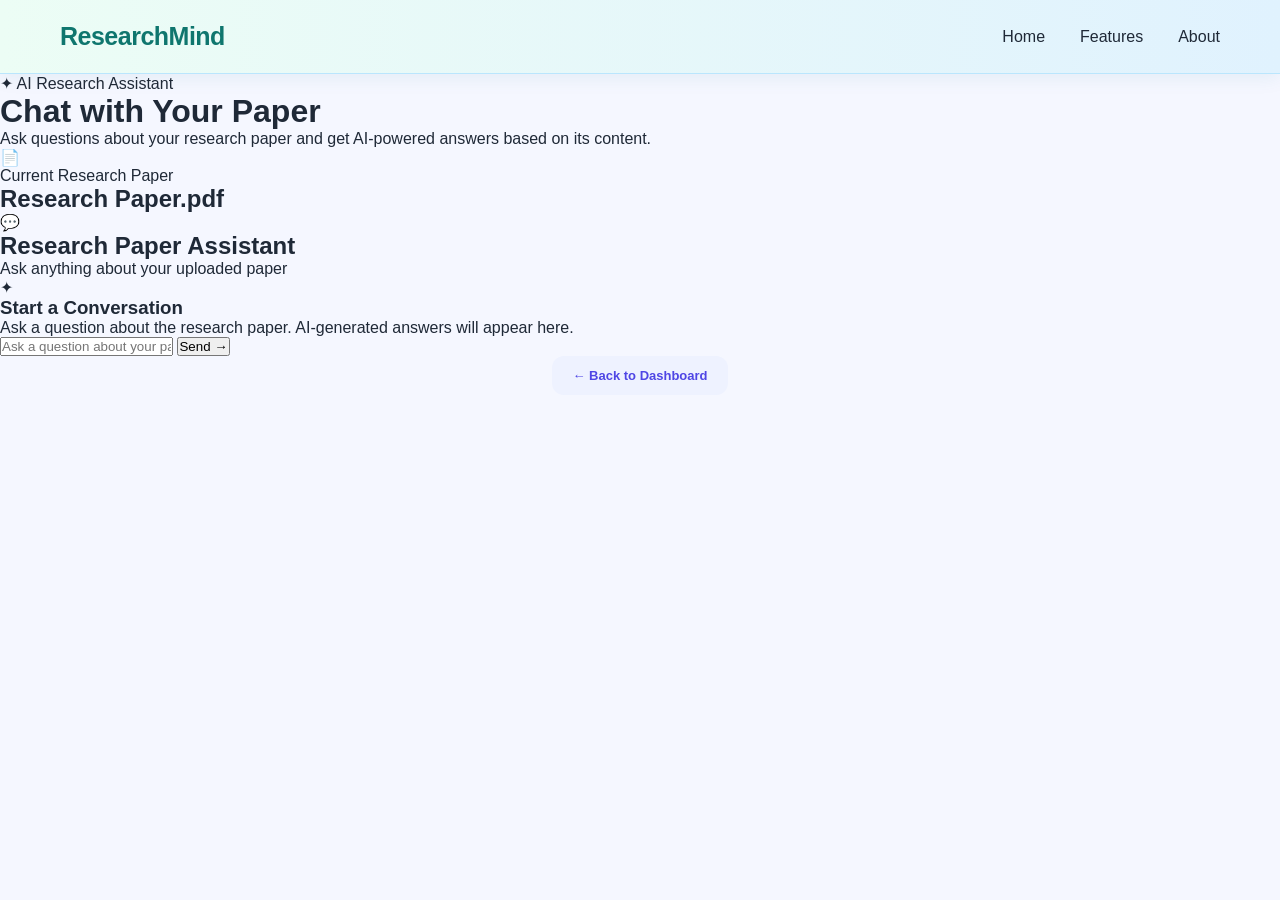
==== frontend/chat.html @ 9ce4d3e5 "Added research dashboard and feature pages" ====
<!DOCTYPE html>
<html lang="en">
<head>
    <meta charset="UTF-8">
    <meta name="viewport" content="width=device-width, initial-scale=1.0">
    <title>Chat with Paper - ResearchMind</title>
    <link rel="stylesheet" href="css/style.css">
</head>

<body>

    <nav class="navbar">
        <div class="logo">ResearchMind</div>

        <div class="nav-links">
            <a href="index.html">Home</a>
            <a href="index.html#features">Features</a>
            <a href="index.html#about">About</a>
        </div>
    </nav>

    <main class="chat-section">

        <div class="chat-header">
            <span class="hero-badge">✦ AI Research Assistant</span>

            <h1>Chat with Your Paper</h1>

            <p>
                Ask questions about your research paper
                and get AI-powered answers based on its content.
            </p>
        </div>

        <div class="chat-paper">

            <div class="chat-file-icon">📄</div>

            <div>
                <span>Current Research Paper</span>
                <h2 id="chat-paper-name">Research Paper.pdf</h2>
            </div>

        </div>

        <div class="chat-box">

            <div class="chat-box-header">

                <div class="chat-icon">💬</div>

                <div>
                    <h2>Research Paper Assistant</h2>
                    <p>Ask anything about your uploaded paper</p>
                </div>

            </div>

            <div class="chat-messages">

                <div class="chat-welcome">
                    <div class="chat-welcome-icon">✦</div>

                    <h3>Start a Conversation</h3>

                    <p>
                        Ask a question about the research paper.
                        AI-generated answers will appear here.
                    </p>
                </div>

            </div>

            <div class="chat-input-area">

                <input
                    type="text"
                    id="chat-input"
                    placeholder="Ask a question about your paper..."
                >

                <button id="send-chat">
                    Send →
                </button>

            </div>

        </div>

        <button class="back-dashboard"
            onclick="window.location.href='dashboard.html'">
            ← Back to Dashboard
        </button>

    </main>

    <script>
        const paperName = localStorage.getItem("researchPaperName");

        if (paperName) {
            document.getElementById("chat-paper-name").textContent = paperName;
        }
    </script>

</body>
</html>
---- frontend/css/style.css ----
* {
    margin: 0;
    padding: 0;
    box-sizing: border-box;
}

body {
    font-family: Arial, sans-serif;
    background: #f5f7ff;
    color: #1f2937;
}

.hero {
    min-height: 85vh;
    display: grid;
    grid-template-columns: 1fr 1fr;
    align-items: center;
    gap: 70px;
    padding: 70px 80px;

    background:
        radial-gradient(circle at 10% 20%, #dbeafe 0%, transparent 25%),
        radial-gradient(circle at 90% 20%, #ede9fe 0%, transparent 25%),
        radial-gradient(circle at 50% 100%, #cffafe 0%, transparent 30%),
        #ffffff;

    position: relative;
    overflow: hidden;
}
.hero::before {
    content: "";
    position: absolute;
    width: 500px;
    height: 500px;
    border: 1px solid rgba(99, 102, 241, 0.12);
    border-radius: 50%;
    top: -180px;
    right: -120px;
}

.hero::after {
    content: "";
    position: absolute;
    width: 350px;
    height: 350px;
    border: 1px solid rgba(14, 165, 233, 0.12);
    border-radius: 50%;
    bottom: -180px;
    left: -100px;
}
.hero h1 {
    font-size: 64px;
    margin-bottom: 18px;
    color: #312e81;
    font-weight: 700;
}

.hero h2 {
    font-size: 30px;
    max-width: 850px;
    margin-bottom: 20px;
    color: #172554;
    line-height: 1.3;
}

.hero p {
    max-width: 650px;
    font-size: 18px;
    line-height: 1.7;
    margin-bottom: 32px;
    color: #64748b;
}

.hero button {
    padding: 15px 32px;
    font-size: 16px;
    font-weight: 600;
    color: white;
    background: linear-gradient(135deg, #4f46e5, #7c3aed);
    border: none;
    border-radius: 10px;
    cursor: pointer;
    box-shadow: 0 8px 20px rgba(79, 70, 229, 0.25);
    transition: 0.3s ease;
}

.hero button:hover {
    transform: translateY(-3px);
    box-shadow: 0 12px 25px rgba(79, 70, 229, 0.35);
}
.navbar {
    width: 100%;
    padding: 20px 50px;
    display: flex;
    justify-content: space-between;
    align-items: center;
    background: white;
}

.logo {
    font-size: 24px;
    font-weight: bold;
}

.nav-links {
    display: flex;
    gap: 30px;
}

.nav-links a {
    text-decoration: none;
    color: #1f2937;
    font-size: 16px;
}
/* Features Section */

.features {
    padding: 90px 60px;
    text-align: center;
    background: linear-gradient(180deg, #f5f7ff, #eef2ff);
}

.features h2 {
    font-size: 38px;
    margin-bottom: 12px;
    color: #172554;
}

.features-subtitle {
    font-size: 17px;
    color: #64748b;
    margin-bottom: 50px;
}

.feature-container {
    max-width: 1100px;
    margin: auto;
    display: grid;
    grid-template-columns: repeat(3, 1fr);
    gap: 25px;
}.feature-container {
    max-width: 1100px;
    margin: auto;
    display: grid;
    grid-template-columns: repeat(6, 1fr);
    gap: 25px;
}

.feature-card {
    grid-column: span 2;
}
.feature-card:nth-child(4) {
    grid-column: 2 / span 2;
}

.feature-card:nth-child(5) {
    grid-column: 4 / span 2;
}

.feature-card {
    background: white;
    padding: 30px 25px;
    border-radius: 16px;
    text-align: left;
    box-shadow: 0 8px 25px rgba(30, 41, 59, 0.08);
    border: 1px solid #e2e8f0;
    transition: 0.3s ease;
}

.feature-card:hover {
    transform: translateY(-8px);
    box-shadow: 0 15px 35px rgba(30, 41, 59, 0.15);
}

.feature-card h3 {
    font-size: 19px;
    margin-bottom: 12px;
    color: #312e81;
}

.feature-card p {
    font-size: 15px;
    line-height: 1.6;
    color: #64748b;
}
.hero-content {
    max-width: 600px;
}

.hero-badge {
    margin-bottom: 24px;
}

.hero-content h1 {
    margin-bottom: 18px;
}

.hero-content h2 {
    margin-bottom: 24px;
    line-height: 1.35;
}

.hero-content p {
    margin-bottom: 32px;
    line-height: 1.8;
}

.hero-buttons {
    margin-top: 8px;
}.analysis-box {
    margin-top: 8px;
}.hero-visual {
    margin-top: 25px;
}.hero-buttons button {
    border: none;
    padding: 16px 30px;
    border-radius: 12px;
    font-size: 16px;
    font-weight: 600;
    cursor: pointer;

    background: linear-gradient(135deg, #4f46e5, #7c3aed);
    color: white;

    box-shadow: 0 10px 25px rgba(79, 70, 229, 0.25);

    transition: all 0.25s ease;
}

.hero-buttons button:hover {
    transform: translateY(-2px);
    box-shadow: 0 14px 30px rgba(79, 70, 229, 0.32);
}/* Research Paper Visual */

.paper-card {
    width: 420px;
    padding: 28px;
    background: rgba(255, 255, 255, 0.92);
    border: 1px solid #e0e7ff;
    border-radius: 24px;
    box-shadow:
        0 25px 60px rgba(79, 70, 229, 0.14),
        0 5px 20px rgba(15, 23, 42, 0.06);
    backdrop-filter: blur(10px);
    position: relative;
}

.paper-top {
    display: flex;
    align-items: center;
    gap: 15px;
    margin-bottom: 25px;
}

.pdf-icon {
    width: 52px;
    height: 52px;
    display: flex;
    align-items: center;
    justify-content: center;
    border-radius: 14px;
    background: linear-gradient(135deg, #eef2ff, #ddd6fe);
    color: #4f46e5;
    font-size: 13px;
    font-weight: 800;
}

.paper-top strong {
    display: block;
    color: #172554;
    font-size: 17px;
    margin-bottom: 5px;
}

.paper-top small {
    color: #818cf8;
    font-size: 13px;
}

.paper-lines {
    display: flex;
    flex-direction: column;
    gap: 9px;
    margin-bottom: 25px;
}

.paper-lines span {
    height: 7px;
    border-radius: 10px;
    background: #e8ecf8;
}

.paper-lines span:nth-child(1) {
    width: 90%;
}

.paper-lines span:nth-child(2) {
    width: 75%;
}

.paper-lines span:nth-child(3) {
    width: 85%;
}

.paper-lines span:nth-child(4) {
    width: 55%;
}

/* AI Summary */

.analysis-box {
    padding: 20px;
    border-radius: 17px;
    background: linear-gradient(135deg, #f5f3ff, #eef6ff);
    border: 1px solid #e0e7ff;
}

.analysis-title {
    display: flex;
    align-items: center;
    gap: 8px;
    color: #4338ca;
    font-weight: 700;
    margin-bottom: 10px;
}

.analysis-title span {
    font-size: 18px;
}

.analysis-box p {
    color: #64748b;
    font-size: 14px;
    line-height: 1.6;
}

/* Small feature cards */

.mini-cards {
    display: flex;
    gap: 12px;
    margin-top: 16px;
}

.mini-card {
    flex: 1;
    padding: 13px;
    border-radius: 13px;
    background: #ffffff;
    border: 1px solid #e5e7eb;
    display: flex;
    align-items: center;
    gap: 9px;
    font-size: 12px;
    color: #475569;
}

.mini-card b {
    font-size: 16px;
}

/* Floating AI cards */

.floating-card {
    position: absolute;
    padding: 12px 17px;
    border-radius: 12px;
    background: white;
    box-shadow: 0 12px 30px rgba(30, 41, 59, 0.12);
    border: 1px solid #e5e7eb;
    font-size: 13px;
    font-weight: 600;
}

.summary-card {
    top: 35px;
    right: -45px;
    color: #059669;
}

.insight-card {
    bottom: 30px;
    left: -45px;
    color: #7c3aed;
}
.floating-card {
    display: flex;
    align-items: center;
    gap: 8px;
    padding: 12px 18px;
    border-radius: 14px;
    background: rgba(255, 255, 255, 0.95);
    border: 1px solid #e0e7ff;
    box-shadow: 0 12px 30px rgba(79, 70, 229, 0.12);
    font-size: 13px;
    font-weight: 600;
    backdrop-filter: blur(8px);
}

.summary-card {
    color: #059669;
}

.insight-card {
    color: #7c3aed;
}
.cta-section {
    margin: 0 60px 80px;
    padding: 65px 30px;
    text-align: center;
    border-radius: 28px;
    background: linear-gradient(135deg, #eef2ff, #f5f3ff);
    border: 1px solid #e0e7ff;
}

.cta-section h2 {
    font-size: 32px;
    color: #172554;
    margin-bottom: 15px;
}

.cta-section p {
    max-width: 600px;
    margin: 0 auto 25px;
    color: #64748b;
    line-height: 1.7;
}

.cta-section button {
    border: none;
    padding: 14px 28px;
    border-radius: 12px;
    background: linear-gradient(135deg, #4f46e5, #7c3aed);
    color: white;
    font-size: 15px;
    font-weight: 600;
    cursor: pointer;
}
.footer {
    padding: 45px 30px 25px;
    text-align: center;
    background: #172554;
    color: white;
}

.footer-logo {
    font-size: 24px;
    font-weight: 700;
    margin-bottom: 10px;
}

.footer p {
    color: #cbd5e1;
    font-size: 14px;
    margin-bottom: 22px;
}

.footer span {
    color: #94a3b8;
    font-size: 13px;
}
html {
    scroll-behavior: smooth;
}
.about-section {
    padding: 80px 60px;
    text-align: center;
    background: white;
}

.about-section h2 {
    font-size: 34px;
    color: #172554;
    margin-bottom: 18px;
}

.about-section p {
    max-width: 750px;
    margin: auto;
    color: #64748b;
    font-size: 16px;
    line-height: 1.8;
}
.about-highlight {
    width: fit-content;
    margin: 30px auto 0;
    padding: 14px 22px;
    border-radius: 14px;
    background: #f5f3ff;
    border: 1px solid #e0e7ff;
    color: #4338ca;
    display: flex;
    align-items: center;
    gap: 10px;
    font-size: 15px;
}

.about-highlight span {
    font-size: 18px;
}
.hero-content {
    text-align: left;
}

.hero-buttons {
    justify-content: flex-start;
}.hero-content h1 {
    font-family: "Trebuchet MS", sans-serif;
    font-size: 64px;
    font-weight: 800;
    margin-bottom: 18px;

    background: linear-gradient(135deg, #4f46e5, #7c3aed, #0891b2);
    -webkit-background-clip: text;
    -webkit-text-fill-color: transparent;
}
.paper-card {
    transform: rotate(1deg);
    transition: 0.4s ease;
}

.paper-card:hover {
    transform: rotate(0deg) translateY(-8px);
    box-shadow:
        0 30px 70px rgba(79, 70, 229, 0.18),
        0 8px 25px rgba(15, 23, 42, 0.08);
}.paper-card {
    transform: rotate(1deg);
    transition: 0.4s ease;
}

.paper-card:hover {
    transform: rotate(0deg) translateY(-8px);
    box-shadow:
        0 30px 70px rgba(79, 70, 229, 0.18),
        0 8px 25px rgba(15, 23, 42, 0.08);
}.hero {
    background-image:
        radial-gradient(rgba(79, 70, 229, 0.08) 1px, transparent 1px),
        radial-gradient(circle at 10% 20%, #dbeafe 0%, transparent 25%),
        radial-gradient(circle at 90% 20%, #ede9fe 0%, transparent 25%),
        radial-gradient(circle at 50% 100%, #cffafe 0%, transparent 30%);

    background-size: 28px 28px, auto, auto, auto;
}.navbar {
    padding: 22px 60px;
    border-bottom: 1px solid #eef2ff;
    box-shadow: 0 4px 18px rgba(30, 41, 59, 0.04);
}

.logo {
    font-size: 25px;
    font-weight: 800;
    letter-spacing: -0.5px;
    color: #312e81;
}

.nav-links {
    gap: 35px;
}

.nav-links a {
    position: relative;
    font-weight: 500;
    transition: 0.25s ease;
}

.nav-links a:hover {
    color: #4f46e5;
}
.navbar {
    padding: 22px 60px;
    background: linear-gradient(90deg, #ecfdf5, #e0f2fe);
    border-bottom: 1px solid #bae6fd;
    box-shadow: 0 4px 18px rgba(14, 116, 144, 0.08);
}

.logo {
    color: #0f766e;
}.navbar {
    padding: 22px 60px;
    background: linear-gradient(90deg, #ecfdf5, #e0f2fe);
    border-bottom: 1px solid #bae6fd;
    box-shadow: 0 4px 18px rgba(14, 116, 144, 0.08);
}

.logo {
    color: #0f766e;
}@media (max-width: 900px) {

    .hero {
        grid-template-columns: 1fr;
        gap: 40px;
        padding: 60px 30px;
        text-align: center;
    }

    .hero-content {
        text-align: center;
    }

    .hero-buttons {
        justify-content: center;
    }

    .hero-visual {
        margin-top: 10px;
    }

    .paper-card {
        width: 100%;
        max-width: 420px;
        margin: auto;
    }

    .feature-container {
        grid-template-columns: 1fr 1fr;
    }

    .feature-card:nth-child(4),
    .feature-card:nth-child(5) {
        grid-column: auto;
    }

    .navbar {
        padding: 18px 30px;
    }
}
/* PDF Upload Page */

.upload-section {
    min-height: calc(100vh - 80px);
    display: flex;
    justify-content: center;
    align-items: center;
    padding: 70px 30px;
    background:
        radial-gradient(circle at 15% 20%, #dbeafe 0%, transparent 25%),
        radial-gradient(circle at 85% 20%, #ede9fe 0%, transparent 25%),
        #f8fafc;
}

.upload-content {
    width: 100%;
    max-width: 750px;
    text-align: center;
}

.upload-content h1 {
    font-size: 42px;
    color: #172554;
    margin: 22px 0 15px;
}

.upload-content > p {
    color: #64748b;
    font-size: 17px;
    line-height: 1.7;
    margin-bottom: 35px;
}

.upload-box {
    position: relative;
    padding: 65px 55px 45px;
    background: rgba(255, 255, 255, 0.88);
    border: 1px solid rgba(129, 140, 248, 0.35);
    border-radius: 32px;
    box-shadow:
        0 25px 70px rgba(79, 70, 229, 0.12),
        inset 0 1px 0 rgba(255, 255, 255, 0.9);
    backdrop-filter: blur(18px);
    overflow: hidden;
    transition: all 0.3s ease;
}

.upload-box:hover {
    transform: translateY(-4px);
    box-shadow:
        0 30px 80px rgba(79, 70, 229, 0.17),
        inset 0 1px 0 rgba(255, 255, 255, 1);
}

.upload-box::before {
    content: "";
    position: absolute;
    width: 230px;
    height: 230px;
    border-radius: 50%;
    background: #ede9fe;
    top: -125px;
    right: -85px;
    opacity: 0.65;
}

.upload-box::after {
    content: "";
    position: absolute;
    width: 190px;
    height: 190px;
    border-radius: 50%;
    background: #cffafe;
    bottom: -115px;
    left: -85px;
    opacity: 0.6;
}

.upload-box > * {
    position: relative;
    z-index: 2;
}

.upload-icon {
    width: 88px;
    height: 88px;
    margin: 0 auto 28px;

    display: flex;
    align-items: center;
    justify-content: center;

    background: linear-gradient(135deg, #eef2ff, #ecfeff);
    border: 1px solid #c7d2fe;
    border-radius: 26px;

    font-size: 42px;

    box-shadow: 0 15px 35px rgba(79, 70, 229, 0.14);

    transition: 0.3s ease;
}

.upload-icon:hover {
    transform: translateY(-4px) rotate(-2deg);
}

.upload-box h2 {
    color: #312e81;
    font-size: 24px;
    margin-bottom: 14px;
}

.upload-box p {
    color: #64748b;
    font-size: 15px;
    margin-bottom: 28px;
}

.upload-box > span {
    display: block;
    color: #64748b;
    margin: 22px 0;
    font-size: 16px;
}

.choose-btn {
    display: inline-block;
    padding: 14px 26px;
    border-radius: 12px;
    background: linear-gradient(135deg, #4f46e5, #7c3aed);
    color: white;
    font-weight: 600;
    cursor: pointer;
    box-shadow: 0 10px 25px rgba(79, 70, 229, 0.22);
    transition: 0.25s ease;
    margin-bottom: 28px;
    margin-top: 10px;
}

.choose-btn:hover {
    transform: translateY(-2px);
}

#pdf-file {
    display: none;
}

.upload-box small {
    display: block;
    margin-top: 18px;
    color: #94a3b8;
}.upload-btn {
    display: inline-block;
    padding: 16px 30px;
    border-radius: 12px;
    background: linear-gradient(135deg, #4f46e5, #7c3aed);
    color: white !important;
    text-decoration: none !important;
    font-size: 16px;
    font-weight: 600;
    box-shadow: 0 10px 25px rgba(79, 70, 229, 0.25);
    transition: all 0.25s ease;
}

.upload-btn:hover {
    transform: translateY(-2px);
    box-shadow: 0 14px 30px rgba(79, 70, 229, 0.32);
}
.upload-success {
    margin-top: 20px;
    padding: 12px 18px;
    border-radius: 12px;
    background: #ecfdf5;
    border: 1px solid #a7f3d0;
    color: #047857;
    font-size: 14px;
    font-weight: 600;
}
.upload-success {
    position: fixed;
    top: 50%;
    left: 50%;
    transform: translate(-50%, -50%);

    width: 390px;
    padding: 44px 36px;

    text-align: center;

    background: linear-gradient(
        135deg,
        #fff1f2 0%,
        #fce7f3 45%,
        #ede9fe 100%
    );

    border: 2px solid #f9a8d4;
    border-radius: 30px;

    box-shadow:
        0 30px 80px rgba(236, 72, 153, 0.20),
        0 12px 35px rgba(124, 58, 237, 0.12);

    z-index: 1000;

    animation: popupIn 0.35s ease;
}

.success-icon {
    width: 78px;
    height: 78px;
    margin: 0 auto 22px;

    display: flex;
    align-items: center;
    justify-content: center;

    background: linear-gradient(135deg, #ecfccb, #bbf7d0);
    border: 2px solid #86efac;
    border-radius: 50%;

    color: #16a34a;
    font-size: 38px;
    font-weight: 700;

    box-shadow:
        0 12px 30px rgba(34, 197, 94, 0.18),
        inset 0 2px 5px rgba(255, 255, 255, 0.7);

    animation: successPop 0.45s ease;
}

@keyframes successPop {
    0% {
        transform: scale(0.6);
        opacity: 0;
    }

    70% {
        transform: scale(1.08);
    }

    100% {
        transform: scale(1);
        opacity: 1;
    }
}
.success-file {
    display: flex;
    align-items: center;
    gap: 12px;

    margin: 20px 0 24px;
    padding: 13px 16px;

    background: rgba(255, 255, 255, 0.55);
    border: 1px solid rgba(236, 72, 153, 0.18);
    border-radius: 14px;

    color: #5b21b6;
    font-size: 13px;
    font-weight: 600;
    text-align: left;
}

.success-file-icon {
    width: 38px;
    height: 38px;

    display: flex;
    align-items: center;
    justify-content: center;

    background: #ffffff;
    border-radius: 10px;
    font-size: 20px;
    flex-shrink: 0;
}
.ready-badge {
    display: inline-block;
    padding: 7px 14px;
    margin-bottom: 14px;

    background: rgba(255, 255, 255, 0.65);
    border: 1px solid rgba(236, 72, 153, 0.25);
    border-radius: 999px;

    color: #be185d;
    font-size: 11px;
    font-weight: 700;
    letter-spacing: 1.2px;
}

.upload-success h3 {
    margin: 0 0 12px;
    color: #4c1d95;
    font-size: 26px;
    font-weight: 700;
}

.upload-success p {
    margin: 0 auto 22px;
    max-width: 300px;

    color: #6b4f72;
    font-size: 14px;
    line-height: 1.6;
}

.upload-success h3 {
    color: #172554;
    font-size: 21px;
    margin-bottom: 10px;
}

.upload-success p {
    color: #64748b;
    font-size: 14px;
    margin-bottom: 22px;
}

.success-close {
    width: 100%;
    padding: 14px 20px;

    border: none;
    border-radius: 14px;

    background: linear-gradient(135deg, #ec4899, #8b5cf6);
    color: #ffffff;

    font-size: 14px;
    font-weight: 700;

    cursor: pointer;

    box-shadow: 0 10px 25px rgba(236, 72, 153, 0.22);

    transition: all 0.25s ease;
}

.success-close:hover {
    transform: translateY(-2px);
    box-shadow: 0 14px 30px rgba(139, 92, 246, 0.28);
}
.upload-box {
    position: relative;
    overflow: hidden;
    transition: 0.3s ease;
}

.upload-box::before {
    content: "";
    position: absolute;
    width: 180px;
    height: 180px;
    border-radius: 50%;
    background: #eef2ff;
    top: -80px;
    right: -60px;
    z-index: 0;
}

.upload-box::after {
    content: "";
    position: absolute;
    width: 140px;
    height: 140px;
    border-radius: 50%;
    background: #ecfeff;
    bottom: -70px;
    left: -50px;
    z-index: 0;
}

.upload-box > * {
    position: relative;
    z-index: 1;
}

.upload-icon {
    width: 70px;
    height: 70px;
    margin: 0 auto 18px;
    display: flex;
    align-items: center;
    justify-content: center;
    background: #eef2ff;
    border-radius: 18px;
    font-size: 36px;
    box-shadow: 0 8px 20px rgba(79, 70, 229, 0.10);
}

.choose-btn {
    min-width: 180px;
}
.file-info {
    display: flex;
    align-items: center;
    gap: 18px;
    margin-top: 25px;
    padding: 18px 20px;
    background: linear-gradient(135deg, #f8faff, #eef2ff);
    border: 1px solid #c7d2fe;
    border-radius: 18px;
    box-shadow: 0 12px 30px rgba(79, 70, 229, 0.10);
    animation: fileCardIn 0.35s ease;
}

@keyframes fileCardIn {
    from {
        opacity: 0;
        transform: translateY(10px);
    }

    to {
        opacity: 1;
        transform: translateY(0);
    }
}

.file-info-icon {
    width: 48px;
    height: 48px;
    display: flex;
    align-items: center;
    justify-content: center;
    background: #eef2ff;
    border-radius: 12px;
    font-size: 24px;
}

.file-details {
    flex: 1;
    display: flex;
    flex-direction: column;
    gap: 5px;
    min-width: 0;
}

.file-details strong {
    color: #172554;
    font-size: 14px;
    overflow: hidden;
    text-overflow: ellipsis;
    white-space: nowrap;
}

.file-details span {
    color: #94a3b8;
    font-size: 12px;
}

.analyze-btn {
    margin-left: auto;
    padding: 12px 20px;

    border: none;
    border-radius: 12px;

    background: linear-gradient(135deg, #4f46e5, #7c3aed);
    color: #ffffff;

    font-size: 13px;
    font-weight: 700;

    cursor: pointer;

    box-shadow: 0 8px 20px rgba(79, 70, 229, 0.20);
    transition: all 0.25s ease;
}

.analyze-btn:hover {
    transform: translateY(-2px);
    box-shadow: 0 12px 25px rgba(79, 70, 229, 0.28);
}

.analyze-btn.loading {
    pointer-events: none;
    opacity: 0.85;
}

.analyze-btn.loading::before {
    content: "";
    display: inline-block;

    width: 13px;
    height: 13px;

    margin-right: 8px;

    border: 2px solid rgba(255, 255, 255, 0.45);
    border-top-color: #ffffff;
    border-radius: 50%;

    vertical-align: -2px;

    animation: analyzeSpin 0.7s linear infinite;
}

@keyframes analyzeSpin {
    to {
        transform: rotate(360deg);
    }
}

.analyze-btn:hover {
    transform: translateY(-2px);
    box-shadow: 0 8px 20px rgba(79, 70, 229, 0.25);
}
/* ================================
   RESEARCHMIND DASHBOARD
================================ */

.dashboard-section {
    min-height: calc(100vh - 85px);
    padding: 65px 7% 80px;
    background:
        radial-gradient(circle at 10% 10%, rgba(219, 234, 254, 0.7), transparent 30%),
        radial-gradient(circle at 90% 20%, rgba(237, 233, 254, 0.8), transparent 30%),
        linear-gradient(135deg, #f8fbff, #f7f5ff);
}

/* Header */

.dashboard-header {
    max-width: 1120px;
    margin: 0 auto 35px;
}

.dashboard-header .hero-badge {
    display: inline-block;
    padding: 8px 15px;
    background: #eef2ff;
    border: 1px solid #c7d2fe;
    border-radius: 50px;
    color: #4f46e5;
    font-size: 12px;
    font-weight: 700;
    letter-spacing: 0.5px;
}

.dashboard-header h1 {
    margin: 16px 0 10px;
    font-size: 44px;
    line-height: 1.15;
    color: #172554;
    font-weight: 750;
}

.dashboard-header p {
    margin: 0;
    max-width: 650px;
    color: #64748b;
    font-size: 16px;
    line-height: 1.7;
}


/* Current Paper */

.paper-card {
    max-width: 1120px;
    margin: 0 auto 35px;
    padding: 24px 28px;
    display: flex;
    align-items: center;
    gap: 20px;

    background: linear-gradient(
        135deg,
        #ffffff,
        #f8faff
    );

    border: 1px solid #dbeafe;
    border-radius: 22px;

    box-shadow:
        0 18px 45px rgba(79, 70, 229, 0.10);

    position: relative;
    overflow: hidden;
}

.paper-card::before {
    content: "";
    position: absolute;
    left: 0;
    top: 0;
    width: 5px;
    height: 100%;
    background: linear-gradient(
        180deg,
        #4f46e5,
        #06b6d4
    );
}

.paper-icon {
    width: 58px;
    height: 58px;
    display: flex;
    align-items: center;
    justify-content: center;

    background: linear-gradient(
        135deg,
        #eef2ff,
        #e0f2fe
    );

    border-radius: 16px;
    font-size: 28px;
    flex-shrink: 0;
}

.paper-details span {
    display: block;
    margin-bottom: 5px;
    color: #64748b;
    font-size: 12px;
    font-weight: 600;
    text-transform: uppercase;
    letter-spacing: 0.7px;
}

.paper-details h2 {
    margin: 0 0 5px;
    color: #1e293b;
    font-size: 21px;
}

.paper-details p {
    margin: 0;
    color: #64748b;
    font-size: 14px;
}


/* Feature Cards */

.dashboard-grid {
    max-width: 1120px;
    margin: 0 auto;

    display: grid;
    grid-template-columns: repeat(3, 1fr);
    gap: 22px;
}

.dashboard-card {
    padding: 28px 25px;
    min-height: 235px;

    background: rgba(255, 255, 255, 0.88);
    border: 1px solid #e2e8f0;
    border-radius: 22px;

    box-shadow:
        0 12px 35px rgba(15, 23, 42, 0.07);

    transition: transform 0.25s ease,
                box-shadow 0.25s ease,
                border-color 0.25s ease;

    display: flex;
    flex-direction: column;
}

.dashboard-card:hover {
    transform: translateY(-6px);
    border-color: #c7d2fe;
    box-shadow:
        0 20px 45px rgba(79, 70, 229, 0.13);
}

.dashboard-card-icon {
    width: 52px;
    height: 52px;

    display: flex;
    align-items: center;
    justify-content: center;

    background: linear-gradient(
        135deg,
        #eef2ff,
        #f0f9ff
    );

    border-radius: 15px;
    font-size: 25px;
    margin-bottom: 18px;
}

.dashboard-card h3 {
    margin: 0 0 9px;
    color: #1e293b;
    font-size: 20px;
}

.dashboard-card p {
    margin: 0;
    color: #64748b;
    font-size: 14px;
    line-height: 1.6;
    flex: 1;
}

.dashboard-card button {
    align-self: flex-start;
    margin-top: 20px;

    padding: 10px 16px;
    border: none;
    border-radius: 10px;

    background: #eef2ff;
    color: #4f46e5;

    font-size: 13px;
    font-weight: 700;
    cursor: pointer;

    transition: all 0.2s ease;
}

.dashboard-card button:hover {
    background: #4f46e5;
    color: white;
    transform: translateX(3px);
}


/* Last card alignment */

.dashboard-card:last-child {
    grid-column: 2;
}


/* Responsive */

@media (max-width: 900px) {
    .dashboard-grid {
        grid-template-columns: repeat(2, 1fr);
    }

    .dashboard-card:last-child {
        grid-column: auto;
    }
}

@media (max-width: 600px) {
    .dashboard-section {
        padding: 45px 20px 60px;
    }

    .dashboard-header h1 {
        font-size: 34px;
    }

    .dashboard-grid {
        grid-template-columns: 1fr;
    }

    .paper-card {
        padding: 20px;
    }
}
.dashboard-summary-link {
    display: inline-block;
    align-self: flex-start;
    margin-top: 20px;
    padding: 10px 16px;
    border-radius: 10px;
    background: #eef2ff;
    color: #4f46e5;
    font-size: 13px;
    font-weight: 700;
    text-decoration: none;
    transition: all 0.2s ease;
}

.dashboard-summary-link:hover {
    background: #4f46e5;
    color: white;
    transform: translateX(3px);
}
/* =================================
   PAPER SUMMARY PAGE
================================= */

.summary-section {
    min-height: calc(100vh - 85px);
    padding: 65px 7% 80px;

    background:
        radial-gradient(circle at 10% 15%, rgba(219, 234, 254, 0.7), transparent 30%),
        radial-gradient(circle at 90% 20%, rgba(237, 233, 254, 0.8), transparent 30%),
        linear-gradient(135deg, #f8fbff, #f7f5ff);
}


/* Header */

.summary-header {
    max-width: 1050px;
    margin: 0 auto 35px;
}

.summary-header .hero-badge {
    display: inline-block;
    padding: 8px 15px;

    background: #eef2ff;
    border: 1px solid #c7d2fe;
    border-radius: 50px;

    color: #4f46e5;
    font-size: 12px;
    font-weight: 700;
    letter-spacing: 0.5px;
}

.summary-header h1 {
    margin: 16px 0 10px;

    color: #172554;
    font-size: 44px;
    line-height: 1.15;
}

.summary-header p {
    max-width: 650px;
    margin: 0;

    color: #64748b;
    font-size: 16px;
    line-height: 1.7;
}


/* Paper information */

.summary-paper {
    max-width: 1050px;
    margin: 0 auto 28px;

    display: flex;
    align-items: center;
    gap: 18px;

    padding: 22px 25px;

    background: linear-gradient(
        135deg,
        #ffffff,
        #f8faff
    );

    border: 1px solid #dbeafe;
    border-radius: 20px;

    box-shadow:
        0 14px 35px rgba(79, 70, 229, 0.08);
}

.summary-file-icon {
    width: 55px;
    height: 55px;

    display: flex;
    align-items: center;
    justify-content: center;

    background: linear-gradient(
        135deg,
        #eef2ff,
        #e0f2fe
    );

    border-radius: 15px;
    font-size: 26px;
}

.summary-paper span {
    display: block;
    margin-bottom: 5px;

    color: #64748b;
    font-size: 11px;
    font-weight: 700;
    text-transform: uppercase;
    letter-spacing: 0.8px;
}

.summary-paper h2 {
    margin: 0;

    color: #1e293b;
    font-size: 20px;
}


/* Summary box */

.summary-box {
    max-width: 1050px;
    min-height: 360px;

    margin: 0 auto 28px;
    padding: 30px;

    background: rgba(255, 255, 255, 0.92);

    border: 1px solid #e2e8f0;
    border-radius: 24px;

    box-shadow:
        0 18px 45px rgba(15, 23, 42, 0.07);
}

.summary-box-header {
    display: flex;
    align-items: center;
    gap: 16px;

    padding-bottom: 22px;
    border-bottom: 1px solid #e2e8f0;
}

.summary-icon {
    width: 52px;
    height: 52px;

    display: flex;
    align-items: center;
    justify-content: center;

    background: linear-gradient(
        135deg,
        #eef2ff,
        #f0f9ff
    );

    border-radius: 15px;
    font-size: 24px;
}

.summary-box-header h2 {
    margin: 0 0 5px;

    color: #1e293b;
    font-size: 22px;
}

.summary-box-header p {
    margin: 0;

    color: #64748b;
    font-size: 14px;
}


/* Placeholder */

.summary-placeholder {
    min-height: 260px;

    display: flex;
    flex-direction: column;
    align-items: center;
    justify-content: center;

    text-align: center;
}

.placeholder-icon {
    width: 65px;
    height: 65px;

    display: flex;
    align-items: center;
    justify-content: center;

    margin-bottom: 18px;

    background: linear-gradient(
        135deg,
        #eef2ff,
        #e0f2fe
    );

    border-radius: 50%;

    color: #6366f1;
    font-size: 25px;
}

.summary-placeholder h3 {
    margin: 0 0 10px;

    color: #334155;
    font-size: 20px;
}

.summary-placeholder p {
    max-width: 520px;
    margin: 0;

    color: #64748b;
    font-size: 14px;
    line-height: 1.7;
}


/* Back button */

.back-dashboard {
    display: block;

    margin: 0 auto;

    padding: 12px 20px;

    border: none;
    border-radius: 12px;

    background: #eef2ff;
    color: #4f46e5;

    font-size: 13px;
    font-weight: 700;

    cursor: pointer;

    transition: all 0.25s ease;
}

.back-dashboard:hover {
    background: #4f46e5;
    color: white;
    transform: translateY(-2px);
}


/* Responsive */

@media (max-width: 600px) {

    .summary-section {
        padding: 45px 20px 60px;
    }

    .summary-header h1 {
        font-size: 34px;
    }

    .summary-box {
        padding: 22px;
    }

    .summary-paper {
        padding: 18px;
    }
}
/* =================================
   KEYWORDS PAGE
================================= */

.keywords-section {
    min-height: calc(100vh - 85px);
    padding: 65px 7% 80px;

    background:
    radial-gradient(circle at 10% 15%, rgba(251, 207, 232, 0.65), transparent 32%),
    radial-gradient(circle at 90% 20%, rgba(221, 214, 254, 0.75), transparent 32%),
    linear-gradient(135deg, #fff9fc, #f7f3ff);

.keywords-header {
    max-width: 1050px;
    margin: 0 auto 35px;
}

.keywords-header .hero-badge {
    display: inline-block;
    padding: 8px 15px;

    background: #eef2ff;
    border: 1px solid #c7d2fe;
    border-radius: 50px;

    color: #4f46e5;
    font-size: 12px;
    font-weight: 700;
}

.keywords-header h1 {
    margin: 16px 0 10px;
    color: #172554;
    font-size: 44px;
    line-height: 1.15;
}

.keywords-header p {
    max-width: 650px;
    margin: 0;

    color: #64748b;
    font-size: 16px;
    line-height: 1.7;
}


/* Paper */

.keywords-paper {
    max-width: 1050px;
    margin: 0 auto 28px;

    display: flex;
    align-items: center;
    gap: 18px;

    padding: 22px 25px;

    background: linear-gradient(135deg, #ffffff, #f8faff);
    border: 1px solid #dbeafe;
    border-radius: 20px;

    box-shadow: 0 14px 35px rgba(79, 70, 229, 0.08);
}

.keywords-file-icon {
    width: 55px;
    height: 55px;

    display: flex;
    align-items: center;
    justify-content: center;

    background: linear-gradient(135deg, #eef2ff, #e0f2fe);
    border-radius: 15px;

    font-size: 26px;
}

.keywords-paper span {
    display: block;
    margin-bottom: 5px;

    color: #64748b;
    font-size: 11px;
    font-weight: 700;
    text-transform: uppercase;
    letter-spacing: 0.8px;
}

.keywords-paper h2 {
    margin: 0;
    color: #1e293b;
    font-size: 20px;
}


/* Keywords box */

.keywords-box {
    max-width: 1050px;
    min-height: 360px;

    margin: 0 auto 28px;
    padding: 30px;

    background: rgba(255, 255, 255, 0.92);
    border: 1px solid #e2e8f0;
    border-radius: 24px;

    box-shadow: 0 18px 45px rgba(15, 23, 42, 0.07);
}

.keywords-box-header {
    display: flex;
    align-items: center;
    gap: 16px;

    padding-bottom: 22px;
    border-bottom: 1px solid #e2e8f0;
}

.keywords-icon {
    width: 52px;
    height: 52px;

    display: flex;
    align-items: center;
    justify-content: center;

    background: linear-gradient(135deg, #eef2ff, #f0f9ff);
    border-radius: 15px;

    font-size: 24px;
}

.keywords-box-header h2 {
    margin: 0 0 5px;
    color: #1e293b;
    font-size: 22px;
}

.keywords-box-header p {
    margin: 0;
    color: #64748b;
    font-size: 14px;
}


/* Placeholder */

.keywords-placeholder {
    min-height: 260px;

    display: flex;
    flex-direction: column;
    align-items: center;
    justify-content: center;

    text-align: center;
}

.keywords-placeholder-icon {
    width: 65px;
    height: 65px;

    display: flex;
    align-items: center;
    justify-content: center;

    margin-bottom: 18px;

    background: linear-gradient(135deg, #eef2ff, #e0f2fe);
    border-radius: 50%;

    font-size: 25px;
}

.keywords-placeholder h3 {
    margin: 0 0 10px;
    color: #334155;
    font-size: 20px;
}

.keywords-placeholder p {
    max-width: 520px;
    margin: 0;

    color: #64748b;
    font-size: 14px;
    line-height: 1.7;
}


/* Responsive */

@media (max-width: 600px) {
    .keywords-section {
        padding: 45px 20px 60px;
    }

    .keywords-header h1 {
        font-size: 34px;
    }

    .keywords-box {
        padding: 22px;
    }

    .keywords-paper {
        padding: 18px;
    }
}
/* =========================
   RESEARCH GAP PAGE
========================= */

.gap-section {
    min-height: calc(100vh - 85px);
    padding: 65px 7% 80px;
    background:
        radial-gradient(circle at 10% 15%, rgba(254, 243, 199, 0.7), transparent 30%),
        radial-gradient(circle at 90% 20%, rgba(237, 233, 254, 0.8), transparent 30%),
        linear-gradient(135deg, #fffdf7, #f7f5ff);
}

.gap-header {
    max-width: 1050px;
    margin: 0 auto 35px;
}

.gap-header .hero-badge {
    display: inline-block;
    padding: 8px 15px;
    background: #fffbeb;
    border: 1px solid #fde68a;
    border-radius: 50px;
    color: #b45309;
    font-size: 12px;
    font-weight: 700;
}

.gap-header h1 {
    margin: 16px 0 10px;
    color: #172554;
    font-size: 44px;
    line-height: 1.15;
}

.gap-header p {
    max-width: 650px;
    margin: 0;
    color: #64748b;
    font-size: 16px;
    line-height: 1.7;
}


/* Current Paper */

.gap-paper {
    max-width: 1050px;
    margin: 0 auto 28px;
    display: flex;
    align-items: center;
    gap: 18px;
    padding: 22px 25px;
    background: linear-gradient(135deg, #ffffff, #fffdf7);
    border: 1px solid #fde68a;
    border-radius: 20px;
    box-shadow: 0 14px 35px rgba(180, 83, 9, 0.08);
}

.gap-file-icon {
    width: 55px;
    height: 55px;
    display: flex;
    align-items: center;
    justify-content: center;
    background: linear-gradient(135deg, #fef3c7, #ffedd5);
    border-radius: 15px;
    font-size: 26px;
    flex-shrink: 0;
}

.gap-paper span {
    display: block;
    margin-bottom: 5px;
    color: #64748b;
    font-size: 11px;
    font-weight: 700;
    text-transform: uppercase;
    letter-spacing: 0.8px;
}

.gap-paper h2 {
    margin: 0;
    color: #1e293b;
    font-size: 20px;
}


/* Main Gap Box */

.gap-box {
    max-width: 1050px;
    min-height: 360px;
    margin: 0 auto 28px;
    padding: 30px;
    background: rgba(255, 255, 255, 0.94);
    border: 1px solid #e2e8f0;
    border-radius: 24px;
    box-shadow: 0 18px 45px rgba(15, 23, 42, 0.07);
}

.gap-box-header {
    display: flex;
    align-items: center;
    gap: 16px;
    padding-bottom: 22px;
    border-bottom: 1px solid #e2e8f0;
}

.gap-icon {
    width: 52px;
    height: 52px;
    display: flex;
    align-items: center;
    justify-content: center;
    background: linear-gradient(135deg, #fef3c7, #ffedd5);
    border-radius: 15px;
    font-size: 24px;
}

.gap-box-header h2 {
    margin: 0 0 5px;
    color: #1e293b;
    font-size: 22px;
}

.gap-box-header p {
    margin: 0;
    color: #64748b;
    font-size: 14px;
}


/* Placeholder */

.gap-placeholder {
    min-height: 260px;
    display: flex;
    flex-direction: column;
    align-items: center;
    justify-content: center;
    text-align: center;
}

.gap-placeholder-icon {
    width: 65px;
    height: 65px;
    display: flex;
    align-items: center;
    justify-content: center;
    margin-bottom: 18px;
    background: linear-gradient(135deg, #fef3c7, #ffedd5);
    border-radius: 50%;
    color: #d97706;
    font-size: 25px;
}

.gap-placeholder h3 {
    margin: 0 0 10px;
    color: #334155;
    font-size: 20px;
}

.gap-placeholder p {
    max-width: 560px;
    margin: 0;
    color: #64748b;
    font-size: 14px;
    line-height: 1.7;
}


/* Mobile */

@media (max-width: 600px) {

    .gap-section {
        padding: 45px 20px 60px;
    }

    .gap-header h1 {
        font-size: 34px;
    }

    .gap-box {
        padding: 22px;
    }

    .gap-paper {
        padding: 18px;
    }
}
/* =========================
   CHAT WITH PAPER PAGE
========================= */

.chat-section {
    min-height: calc(100vh - 85px);
    padding: 60px 7% 70px;
    background:
    radial-gradient(circle at 10% 15%, rgba(204, 251, 241, 0.8), transparent 32%),
    radial-gradient(circle at 90% 20%, rgba(186, 230, 253, 0.75), transparent 32%),
    linear-gradient(135deg, #f8fffd, #f0f9ff);
}

.chat-header {
    max-width: 1050px;
    margin: 0 auto 30px;
}

.chat-header .hero-badge {
    display: inline-block;
    padding: 8px 15px;
    background: #eef2ff;
    border: 1px solid #c7d2fe;
    border-radius: 50px;
    color: #4f46e5;
    font-size: 12px;
    font-weight: 700;
}

.chat-header h1 {
    margin: 16px 0 10px;
    color: #172554;
    font-size: 44px;
    line-height: 1.15;
}

.chat-header p {
    max-width: 680px;
    margin: 0;
    color: #64748b;
    font-size: 16px;
    line-height: 1.7;
}


/* Current Paper */

.chat-paper {
    max-width: 1050px;
    margin: 0 auto 25px;
    display: flex;
    align-items: center;
    gap: 18px;
    padding: 20px 25px;
    background: linear-gradient(135deg, #ffffff, #f8faff);
    border: 1px solid #dbeafe;
    border-radius: 20px;
    box-shadow: 0 14px 35px rgba(79, 70, 229, 0.08);
}

.chat-file-icon {
    width: 55px;
    height: 55px;
    display: flex;
    align-items: center;
    justify-content: center;
    background: linear-gradient(135deg, #eef2ff, #e0f2fe);
    border-radius: 15px;
    font-size: 26px;
    flex-shrink: 0;
}

.chat-paper span {
    display: block;
    margin-bottom: 5px;
    color: #64748b;
    font-size: 11px;
    font-weight: 700;
    text-transform: uppercase;
    letter-spacing: 0.8px;
}

.chat-paper h2 {
    margin: 0;
    color: #1e293b;
    font-size: 20px;
}


/* Chat Box */

.chat-box {
    max-width: 1050px;
    height: 570px;
    margin: 0 auto 25px;
    display: flex;
    flex-direction: column;
    background: rgba(255, 255, 255, 0.94);
    border: 1px solid #e2e8f0;
    border-radius: 25px;
    box-shadow: 0 20px 50px rgba(15, 23, 42, 0.09);
    overflow: hidden;
}

.chat-box-header {
    display: flex;
    align-items: center;
    gap: 16px;
    padding: 22px 28px;
    background: linear-gradient(135deg, #eef2ff, #f0f9ff);
    border-bottom: 1px solid #dbeafe;
}

.chat-icon {
    width: 50px;
    height: 50px;
    display: flex;
    align-items: center;
    justify-content: center;
    background: #ffffff;
    border-radius: 14px;
    font-size: 24px;
    box-shadow: 0 6px 18px rgba(79, 70, 229, 0.08);
}

.chat-box-header h2 {
    margin: 0 0 4px;
    color: #1e293b;
    font-size: 20px;
}

.chat-box-header p {
    margin: 0;
    color: #64748b;
    font-size: 13px;
}


/* Messages */

.chat-messages {
    flex: 1;
    padding: 30px;
    overflow-y: auto;
    background: linear-gradient(180deg, #ffffff, #fafbff);
}

.chat-welcome {
    height: 100%;
    display: flex;
    flex-direction: column;
    align-items: center;
    justify-content: center;
    text-align: center;
}

.chat-welcome-icon {
    width: 68px;
    height: 68px;
    display: flex;
    align-items: center;
    justify-content: center;
    margin-bottom: 18px;
    background: linear-gradient(135deg, #eef2ff, #e0f2fe);
    border-radius: 50%;
    color: #6366f1;
    font-size: 26px;
}

.chat-welcome h3 {
    margin: 0 0 9px;
    color: #334155;
    font-size: 21px;
}

.chat-welcome p {
    max-width: 480px;
    margin: 0;
    color: #64748b;
    font-size: 14px;
    line-height: 1.7;
}


/* Input */

.chat-input-area {
    display: flex;
    gap: 12px;
    padding: 18px 22px;
    background: #ffffff;
    border-top: 1px solid #e2e8f0;
}

.chat-input-area input {
    flex: 1;
    padding: 14px 17px;
    border: 1px solid #cbd5e1;
    border-radius: 13px;
    outline: none;
    color: #1e293b;
    font-size: 14px;
    background: #f8fafc;
    transition: all 0.2s ease;
}

.chat-input-area input:focus {
    border-color: #818cf8;
    background: #ffffff;
    box-shadow: 0 0 0 3px rgba(99, 102, 241, 0.10);
}

.chat-input-area button {
    padding: 0 22px;
    border: none;
    border-radius: 13px;
    background: linear-gradient(135deg, #4f46e5, #7c3aed);
    color: #ffffff;
    font-size: 14px;
    font-weight: 700;
    cursor: pointer;
    box-shadow: 0 8px 20px rgba(79, 70, 229, 0.20);
    transition: all 0.25s ease;
}

.chat-input-area button:hover {
    transform: translateY(-2px);
    box-shadow: 0 12px 26px rgba(79, 70, 229, 0.28);
}


/* Mobile */

@media (max-width: 600px) {

    .chat-section {
        padding: 45px 20px 60px;
    }

    .chat-header h1 {
        font-size: 34px;
    }

    .chat-box {
        height: 520px;
    }

    .chat-box-header {
        padding: 18px;
    }

    .chat-messages {
        padding: 20px;
    }

    .chat-input-area {
        padding: 14px;
    }

    .chat-input-area button {
        padding: 0 16px;
    }
}
/* =========================
   PAPER COMPARISON PAGE
========================= */

.comparison-section {
    min-height: calc(100vh - 85px);
    padding: 60px 7% 75px;
    background:
        radial-gradient(circle at 10% 15%, rgba(224, 242, 254, 0.85), transparent 32%),
        radial-gradient(circle at 90% 20%, rgba(207, 250, 254, 0.8), transparent 32%),
        linear-gradient(135deg, #f8fdff, #f5f3ff);
}

.comparison-header {
    max-width: 1050px;
    margin: 0 auto 32px;
}

.comparison-header .hero-badge {
    display: inline-block;
    padding: 8px 15px;
    background: #ecfeff;
    border: 1px solid #a5f3fc;
    border-radius: 50px;
    color: #0e7490;
    font-size: 12px;
    font-weight: 700;
}

.comparison-header h1 {
    margin: 16px 0 10px;
    color: #172554;
    font-size: 44px;
    line-height: 1.15;
}

.comparison-header p {
    max-width: 680px;
    margin: 0;
    color: #64748b;
    font-size: 16px;
    line-height: 1.7;
}


/* Paper Cards */

.comparison-upload-grid {
    max-width: 1050px;
    margin: 0 auto 28px;
    display: grid;
    grid-template-columns: 1fr 80px 1fr;
    align-items: center;
    gap: 15px;
}

.comparison-paper-card {
    padding: 25px;
    background: rgba(255, 255, 255, 0.94);
    border: 1px solid #bae6fd;
    border-radius: 22px;
    box-shadow: 0 15px 38px rgba(14, 116, 144, 0.08);
}

.comparison-card-top {
    display: flex;
    align-items: center;
    gap: 16px;
}

.comparison-file-icon {
    width: 56px;
    height: 56px;
    display: flex;
    align-items: center;
    justify-content: center;
    background: linear-gradient(135deg, #e0f2fe, #cffafe);
    border-radius: 15px;
    font-size: 27px;
    flex-shrink: 0;
}

.comparison-paper-card span {
    display: block;
    margin-bottom: 5px;
    color: #64748b;
    font-size: 11px;
    font-weight: 700;
    text-transform: uppercase;
    letter-spacing: 0.8px;
}

.comparison-paper-card h2 {
    margin: 0;
    color: #1e293b;
    font-size: 19px;
}

.comparison-status {
    margin-top: 20px;
    padding: 9px 13px;
    display: inline-block;
    background: #ecfdf5;
    border: 1px solid #bbf7d0;
    border-radius: 10px;
    color: #15803d;
    font-size: 12px;
    font-weight: 700;
}


/* VS Circle */

.comparison-vs {
    display: flex;
    align-items: center;
    justify-content: center;
}

.comparison-vs span {
    width: 55px;
    height: 55px;
    display: flex;
    align-items: center;
    justify-content: center;
    background: linear-gradient(135deg, #06b6d4, #6366f1);
    border-radius: 50%;
    color: white;
    font-size: 13px;
    font-weight: 800;
    box-shadow: 0 10px 25px rgba(99, 102, 241, 0.22);
}


/* Second Paper */

.comparison-upload-btn {
    display: inline-block;
    margin-top: 20px;
    padding: 11px 17px;
    background: #ecfeff;
    border: 1px solid #a5f3fc;
    border-radius: 11px;
    color: #0e7490;
    font-size: 13px;
    font-weight: 700;
    cursor: pointer;
    transition: all 0.25s ease;
}

.comparison-upload-btn:hover {
    background: #0891b2;
    color: white;
    transform: translateY(-2px);
}

#comparison-file {
    display: none;
}

.comparison-file-name {
    margin: 12px 0 0;
    color: #64748b;
    font-size: 13px;
}


/* Results */

.comparison-result-box {
    max-width: 1050px;
    min-height: 350px;
    margin: 0 auto 28px;
    padding: 30px;
    background: rgba(255, 255, 255, 0.95);
    border: 1px solid #e2e8f0;
    border-radius: 24px;
    box-shadow: 0 18px 45px rgba(15, 23, 42, 0.07);
}

.comparison-result-header {
    display: flex;
    align-items: center;
    gap: 16px;
    padding-bottom: 22px;
    border-bottom: 1px solid #e2e8f0;
}

.comparison-result-icon {
    width: 52px;
    height: 52px;
    display: flex;
    align-items: center;
    justify-content: center;
    background: linear-gradient(135deg, #e0f2fe, #ede9fe);
    border-radius: 15px;
    font-size: 24px;
}

.comparison-result-header h2 {
    margin: 0 0 5px;
    color: #1e293b;
    font-size: 22px;
}

.comparison-result-header p {
    margin: 0;
    color: #64748b;
    font-size: 14px;
}

.comparison-placeholder {
    min-height: 250px;
    display: flex;
    flex-direction: column;
    align-items: center;
    justify-content: center;
    text-align: center;
}

.comparison-placeholder-icon {
    width: 65px;
    height: 65px;
    display: flex;
    align-items: center;
    justify-content: center;
    margin-bottom: 18px;
    background: linear-gradient(135deg, #e0f2fe, #ede9fe);
    border-radius: 50%;
    color: #0891b2;
    font-size: 25px;
}

.comparison-placeholder h3 {
    margin: 0 0 10px;
    color: #334155;
    font-size: 20px;
}

.comparison-placeholder p {
    max-width: 560px;
    margin: 0;
    color: #64748b;
    font-size: 14px;
    line-height: 1.7;
}


/* Mobile */

@media (max-width: 800px) {

    .comparison-upload-grid {
        grid-template-columns: 1fr;
    }

    .comparison-vs {
        margin: 5px 0;
    }
}

@media (max-width: 600px) {

    .comparison-section {
        padding: 45px 20px 60px;
    }

    .comparison-header h1 {
        font-size: 34px;
    }

    .comparison-result-box {
        padding: 22px;
    }

    .comparison-paper-card {
        padding: 20px;
    }
}
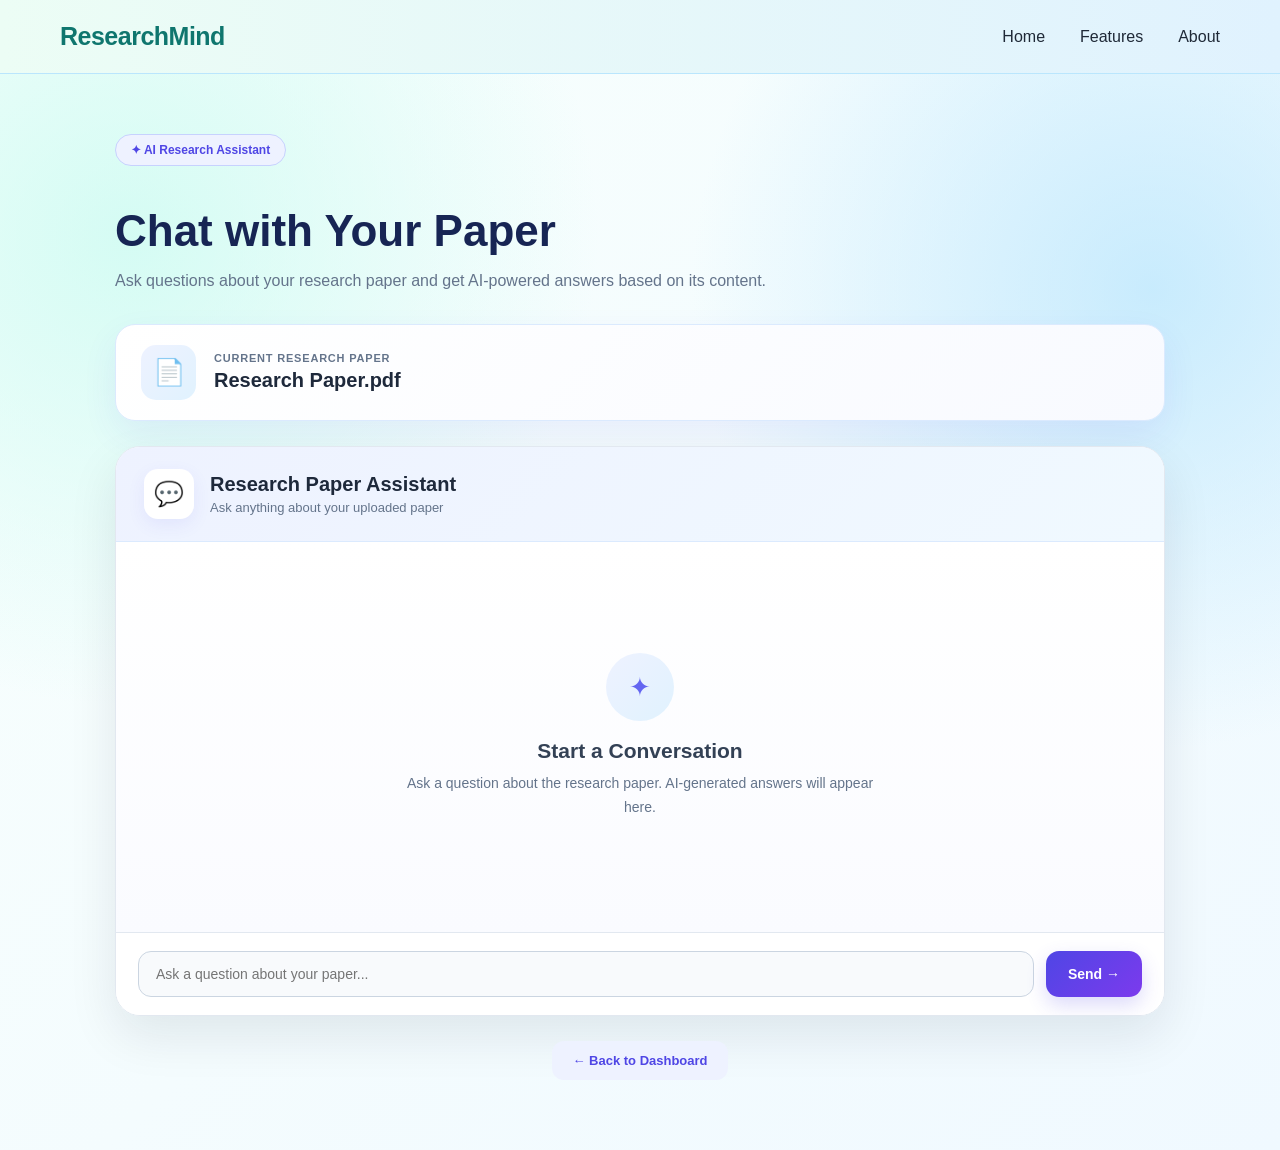
==== commit fee4dd3a: "Connect chat frontend with RAG backend" ====
--- a/frontend/chat.html
+++ b/frontend/chat.html
@@ -95,11 +95,75 @@
     </main>
 
     <script>
-        const paperName = localStorage.getItem("researchPaperName");
+    const paperName = localStorage.getItem("researchPaperName");
 
-        if (paperName) {
-            document.getElementById("chat-paper-name").textContent = paperName;
+    if (paperName) {
+        document.getElementById("chat-paper-name").textContent = paperName;
+    }
+
+    const chatInput = document.getElementById("chat-input");
+    const sendButton = document.getElementById("send-chat");
+    const chatMessages = document.querySelector(".chat-messages");
+
+    function addMessage(message, type) {
+        const messageDiv = document.createElement("div");
+
+        messageDiv.className = type === "user"
+            ? "chat-message user-message"
+            : "chat-message ai-message";
+
+        messageDiv.textContent = message;
+
+        chatMessages.appendChild(messageDiv);
+        chatMessages.scrollTop = chatMessages.scrollHeight;
+    }
+
+    async function askResearchMind() {
+        const question = chatInput.value.trim();
+
+        if (!question) {
+            return;
         }
+
+        addMessage(question, "user");
+        chatInput.value = "";
+
+        try {
+            const response = await fetch("http://127.0.0.1:5000/ask", {
+                method: "POST",
+                headers: {
+                    "Content-Type": "application/json"
+                },
+                body: JSON.stringify({
+                    question: question
+                })
+            });
+
+            const data = await response.json();
+
+            if (response.ok) {
+                addMessage(data.answer, "ai");
+            } else {
+                addMessage(data.error || "Something went wrong.", "ai");
+            }
+
+        } catch (error) {
+            addMessage(
+                "Unable to connect to ResearchMind backend. Please make sure the backend server is running.",
+                "ai"
+            );
+
+            console.error(error);
+        }
+    }
+
+    sendButton.addEventListener("click", askResearchMind);
+
+    chatInput.addEventListener("keypress", function(event) {
+        if (event.key === "Enter") {
+            askResearchMind();
+        }
+    });
     </script>
 
 </body>
--- a/frontend/css/style.css
+++ b/frontend/css/style.css
@@ -1707,7 +1707,7 @@
     radial-gradient(circle at 10% 15%, rgba(251, 207, 232, 0.65), transparent 32%),
     radial-gradient(circle at 90% 20%, rgba(221, 214, 254, 0.75), transparent 32%),
     linear-gradient(135deg, #fff9fc, #f7f3ff);
-
+}
 .keywords-header {
     max-width: 1050px;
     margin: 0 auto 35px;
